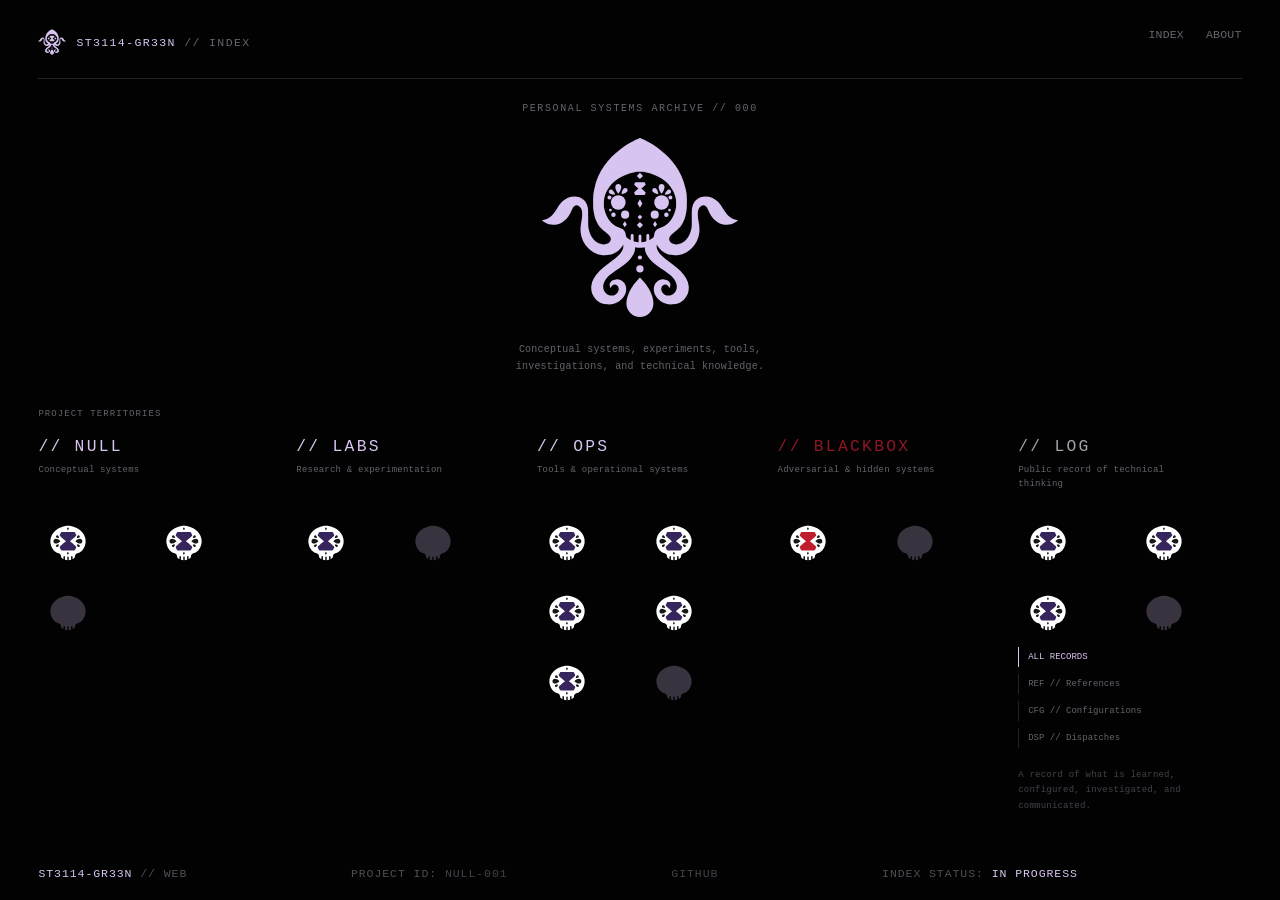
==== index.html @ 4cc3796b "General tweaks + added links" ====
<!doctype html>
<html lang="en">
<head>
<meta charset="utf-8">
<meta name="viewport" content="width=device-width, initial-scale=1">
<meta name="theme-color" content="#020202">
<title>ST3114-GR33N // INDEX</title>
<link rel="icon" href="favicon/favicon_dark.svg" media="(prefers-color-scheme: dark)">
<link rel="icon" href="favicon/favicon_light.svg" media="(prefers-color-scheme: light)">
<link rel="stylesheet" href="style.css">
</head>
<body>
<div class="shell">
  <header class="topbar">
    <div class="brand-wrap">
      <img class="brand-icon" src="./assets/ST33114-GR33N_Icon.svg" alt="" aria-hidden="true">
      <div class="brand">ST3114-GR33N <span>// INDEX</span></div>
    </div>
    <nav class="topmeta" aria-label="Main links">
      <a href="#index">INDEX</a>
      <a href="#about" id="aboutLink">ABOUT</a>
      <!--<a href="mailto:hello@example.com" title="Replace with your contact address">CONTACT</a>-->
    </nav>
  </header>

  <section class="intro" id="about">
    <div class="eyebrow">Personal systems archive // 000</div>
    <div class="intro-banner">
      <img src="./assets/ST3114-GR33N_Web.svg" alt="ST3114-GR33N">
    </div>
    <div class="intro-note">Conceptual systems, experiments, tools, investigations, and technical knowledge.</div>
  </section>

  <div class="index-label" id="index">
    <span>PROJECT TERRITORIES</span>
    <span></span>
  </div>

  <main class="territories" aria-label="Project territories">
    <section class="territory" data-territory="NULL">
      <div class="territory-head"><div class="territory-name"><span class="territory-name-accent">// NULL</span></div><div class="territory-desc">Conceptual systems</div></div>
      <div class="territory-rule"></div>
      <div class="artifacts">
        <button class="artifact" data-id="NULL-001" aria-label="Inspect NULL-001 Maya Long Count" aria-expanded="false">
          <img src="./assets/skulls/skull_prototype.svg" alt="skull_prototype">
        </button>
        <button class="artifact" data-id="NULL-002" aria-label="Inspect NULL-002 Mexica Calendar" aria-expanded="false">
          <img src="./assets/skulls/skull_prototype.svg" alt="skull_prototype">
        </button>
        <button class="artifact-placeholder" data-id="###-PLH" aria-label="Placeholder" aria-expanded="false">
          <img src="./assets/skulls/skull_base.svg" alt="skull_prototype">
        </button>
      </div>
    </section>

    <section class="territory" data-territory="LABS">
      <div class="territory-head"><div class="territory-name"><span class="territory-name-accent">// LABS</span></div><div class="territory-desc">Research &amp; experimentation</div></div>
      <div class="territory-rule"></div>
      <div class="artifacts">
        <button class="artifact" data-id="LAB-001" aria-label="Inspect LAB-001 NixOS Homelab" aria-expanded="false">
          <img src="./assets/skulls/skull_prototype.svg" alt="skull_prototype">
        </button>
        <button class="artifact-placeholder" data-id="###-PLH" aria-label="Placeholder" aria-expanded="false">
          <img src="./assets/skulls/skull_base.svg" alt="skull_prototype">
        </button>
      </div>
    </section>

    <section class="territory" data-territory="OPS">
      <div class="territory-head"><div class="territory-name"><span class="territory-name-accent">// OPS</span></div><div class="territory-desc">Tools &amp; operational systems</div></div>
      <div class="territory-rule"></div>
      <div class="artifacts">
        <button class="artifact" data-id="OPS-001" aria-label="Inspect OPS-001 Network Analyzer" aria-expanded="false">
          <img src="./assets/skulls/skull_prototype.svg" alt="skull_prototype">
        </button>
        <button class="artifact" data-id="OPS-002" aria-label="Inspect OPS-002 Electronic Badge" aria-expanded="false">
          <img src="./assets/skulls/skull_prototype.svg" alt="skull_prototype">
        </button>
        <button class="artifact" data-id="OPS-003" aria-label="Inspect OPS-003 Agent Buddy" aria-expanded="false">
          <img src="./assets/skulls/skull_prototype.svg" alt="skull_prototype">
        </button>
        <button class="artifact" data-id="OPS-004" aria-label="Inspect OPS-004 Tamagotchi Lock Screen" aria-expanded="false">
          <img src="./assets/skulls/skull_prototype.svg" alt="skull_prototype">
        </button>
        <button class="artifact" data-id="OPS-005" aria-label="Inspect OPS-005 Project Vault Skill" aria-expanded="false">
          <img src="./assets/skulls/skull_prototype.svg" alt="skull_prototype">
        </button>
        <button class="artifact-placeholder" data-id="###-PLH" aria-label="Placeholder" aria-expanded="false">
          <img src="./assets/skulls/skull_base.svg" alt="skull_prototype">
        </button>
      </div>
    </section>

    <section class="territory" data-territory="BLACKBOX">
      <div class="territory-head"><div class="territory-name"><span class="territory-name-BBX">// BLACKBOX</span></div><div class="territory-desc">Adversarial &amp; hidden systems</div></div>
      <div class="territory-rule"></div>
      <div class="artifacts">
        <button class="artifact" data-id="BBX-001" aria-label="Inspect BBX-001 Sombra" aria-expanded="false">
          <img src="./assets/skulls/skull_prototype_bbx.svg" alt="skull_prototype">
        </button>
        <button class="artifact-placeholder" data-id="###-PLH" aria-label="Placeholder" aria-expanded="false">
          <img src="./assets/skulls/skull_base.svg" alt="skull_prototype">
        </button>
      </div>
    </section>

    <section class="territory" data-territory="LOG">
      <div class="territory-head"><div class="territory-name">// LOG</div><div class="territory-desc">Public record of technical thinking</div></div>
      <div class="territory-rule"></div>
      <div class="artifacts">
        <button class="artifact" data-id="REF-001" aria-label="Inspect REF-001 Git Recovery Commands" aria-expanded="false">
          <img src="./assets/skulls/skull_prototype.svg" alt="skull_prototype">
        </button>
        <button class="artifact" data-id="CFG-001" aria-label="Inspect CFG-001 Linux Shell Environment" aria-expanded="false">
          <img src="./assets/skulls/skull_prototype.svg" alt="skull_prototype">
        </button>
        <button class="artifact" data-id="DSP-001" aria-label="Inspect DSP-001 AI Beyond the Hype" aria-expanded="false">
          <img src="./assets/skulls/skull_prototype.svg" alt="skull_prototype">
        </button>
        <button class="artifact-placeholder" data-id="###-PLH" aria-label="Placeholder" aria-expanded="false">
          <img src="./assets/skulls/skull_base.svg" alt="skull_prototype">
        </button>
      </div>
      <div class="log-subnav" aria-label="LOG content filters">
        <button class="log-filter active" data-filter="ALL">ALL RECORDS</button>
        <button class="log-filter" data-filter="REF">REF // References</button>
        <button class="log-filter" data-filter="CFG">CFG // Configurations</button>
        <button class="log-filter" data-filter="DSP">DSP // Dispatches</button>
      </div>
      <div class="log-note">A record of what is learned, configured, investigated, and communicated.</div>
    </section>
  </main>

  <footer class="footer">
    <span><span class="accent">ST3114-GR33N</span> // WEB</span>
    <span>PROJECT ID: <a href="https://github.com/st311a-gr33n/NULL-001_Maya-Long-Count">NULL-001</a></span>
    <a href="https://github.com/st311a-gr33n" target="_blank" rel="noopener noreferrer">GITHUB</a>
    <span>INDEX STATUS: <span class="accent">IN PROGRESS</span></span>
    <span></span>
  </footer>
</div>

<div class="record" id="record" role="tooltip" aria-hidden="true">
  <div class="record-top"><span id="recordCode">PROJECT RECORD</span><span id="recordType">CR-01</span></div>
  <h2 id="recordTitle">Artifact title</h2>
  <p id="recordDescription">Artifact description.</p>
  <div class="record-bottom"><span id="recordCategory">TERRITORY / NULL</span><span class="status" id="recordStatus">IN PROGRESS</span></div>
</div>

<div class="detail" id="detail" role="dialog" aria-modal="true" aria-labelledby="detailTitle">
  <div class="detail-card">
    <button class="detail-close" id="detailClose" aria-label="Close project record">ESC / CLOSE ×</button>
    <div class="eyebrow" id="detailType">PROJECT RECORD</div>
    <div class="detail-id" id="detailId">NULL-001</div>
    <h2 id="detailTitle">Maya Long Count</h2>
    <p id="detailDescription">A digital instrument for exploring the arithmetic and temporal structure of the Maya Long Count.</p>
    <div class="detail-meta"><span id="detailCategory">NULL / CONCEPTUAL SYSTEMS</span><span id="detailStatus">PROTOTYPE</span><span id="detailAction">PROJECT PAGE / NOT LINKED YET</span></div>
    <!-- <div class="hint">PROTOTYPE NOTE: replace placeholder records and connect each artifact to its destination.</div> -->
  </div>
</div>

<script src="script.js"></script>
</body>
</html>
---- style.css ----
:root {
    --bg: #020202;
    --surface: #080808;
    --surface-2: #101010;
    --text: #d9d7dc;
    --muted: #66636c;
    --dim: #29272d;
    --line: #242228;
    --accent: #d8c4f1;
    --red: #bf1e2d;
    --mono: ui-monospace, SFMono-Regular, Menlo, Monaco, Consolas, "Liberation Mono", monospace;
    --sans: Inter, ui-sans-serif, system-ui, -apple-system, BlinkMacSystemFont, "Segoe UI", sans-serif;
  }
  * { box-sizing: border-box; }
  html { background: var(--bg); color-scheme: dark; }
  body {
    margin: 0; min-height: 100vh; background: var(--bg); color: var(--text);
    font-family: var(--mono); font-size: 14px; letter-spacing: .015em;
  }
  button, input { font: inherit; }
  button { color: inherit; }
  .shell { min-height: 100vh; display: flex; flex-direction: column; padding: 28px clamp(18px, 3vw, 48px) 20px; }
  .topbar { display: flex; align-items: flex-start; justify-content: space-between; gap: 24px; padding-bottom: 22px; border-bottom: 1px solid var(--line); }
  .brand-wrap { display: flex; align-items: center; gap: 10px; }
  .brand { color: var(--accent); font-size: .72rem; letter-spacing: .12em; }
  .brand span { color: var(--muted); }
  .brand-icon { width: 28px; height: 28px; flex: none; display: block; }
  .topmeta { display: flex; gap: 22px; color: var(--muted); font-size: .72rem; text-align: right; }
  .topmeta a { color: inherit; text-decoration: none; }
  .topmeta a:hover, .topmeta a:focus-visible { color: var(--accent); }
  .intro { display: flex; flex-direction: column; align-items: center; gap: 24px; padding: 24px 0 26px; text-align: center; }
  .intro > .eyebrow { margin-bottom: 0; }
  .intro-banner { width: 100%; display: flex; justify-content: center; }
  .intro-banner img { width: 100%; height: clamp(100px, 14vw, 180px); object-fit: contain; display: block; }
  .eyebrow { color: var(--muted); text-transform: uppercase; font-size: 10px; letter-spacing: .16em; margin-bottom: 10px; }
  h1 { margin: 0; font-weight: 400; font-size: clamp(20px, 2.6vw, 32px); letter-spacing: -.06em; line-height: 1.1; }
  .intro-note { max-width: 330px; color: var(--muted); line-height: 1.7; font-size: 10px; }
  .index-label { display: flex; justify-content: space-between; color: var(--muted); font-size: 9px; letter-spacing: .12em; padding: 8px 0 2px; }
  .territories { display: grid; grid-template-columns: repeat(5, minmax(0, 1fr)); flex: 1; }
  .territory { min-width: 0; padding: 16px clamp(8px, 1.35vw, 20px) 24px; position: relative; transition: background .2s ease; }
  .territory:first-child { padding-left: 0; }
  .territory:last-child { padding-right: 0; }
  .territory-head { display: flex; flex-direction: column; gap: 8px; min-height: 64px; }
  .territory-name { color: #a5a1ab; font-size: clamp(0.92rem, 1.5vw, 1.02rem); letter-spacing: .14em; }
  .territory-name-accent { color: var(--accent);}
  .territory-name-BBX { color: var(--red); opacity: .75;}
  .territory-desc { color: var(--muted); font-size: 9px; line-height: 1.5; max-width: 180px; }
  .territory-rule { height: 0; margin: 8px 0 12px; }
  .artifacts {
    display: grid;
    grid-template-columns: repeat(2, minmax(0, 1fr));
    align-content: start;
    justify-items: start;
    gap: 10px 8px;
  }
  .artifact {
    position: relative; display: flex; align-items: center; justify-content: center;
    width: clamp(48px, 5.2vw, 60px); aspect-ratio: 1; padding: 8px; border: 1px solid transparent;
    background: transparent; cursor: pointer; color: var(--dim); border-radius: 2px;
    transition: color .18s ease, border-color .18s ease, background .18s ease, transform .18s ease;
  }
  .artifact svg { width: 100%; height: 100%; display: block; overflow: visible; }
  .artifact img { width: 100%; height: 100%; display: block; overflow: visible; }
  .artifact:hover, .artifact:focus-visible, .artifact[aria-expanded="true"] {
    color: var(--accent); border-color: #4a4054; background: #0a080d; outline: none;
  }
  .artifact:hover { transform: translateY(-2px); }
  .artifact:focus-visible { box-shadow: 0 0 0 1px var(--accent); }
  .artifact .teeth, .artifact .ornament { stroke: currentColor; }
  .artifact .bone { fill: currentColor; }
  .artifact .cutout { fill: var(--bg); }
  .artifact-label { display: none; }
  .artifact-placeholder {
    position: relative; display: flex; align-items: center; justify-content: center;
    width: clamp(48px, 5.2vw, 60px); aspect-ratio: 1; padding: 8px; border: 1px solid transparent;
    background: transparent; cursor: pointer; color: var(--dim); border-radius: 2px;
    transition: color .18s ease, border-color .18s ease, background .18s ease, transform .18s ease;
  }
  .artifact-placeholder img { width: 100%; height: 100%; display: block; overflow: visible; opacity: .25;}
  .record {
    position: fixed; z-index: 10; width: min(310px, calc(100vw - 32px)); padding: 16px 17px 15px;
    background: #08070a; border: 1px solid #51475d; box-shadow: 0 12px 40px #000b;
    pointer-events: none; opacity: 0; transform: translateY(4px); transition: opacity .12s ease, transform .12s ease;
  }
  .record.visible { opacity: 1; transform: translateY(0); }
  .record-top { display: flex; justify-content: space-between; gap: 12px; color: var(--accent); font-size: 9px; letter-spacing: .13em; margin-bottom: 12px; }
  .record h2 { margin: 0 0 8px; font: 400 17px/1.2 var(--sans); letter-spacing: -.035em; color: #f0edf3; }
  .record p { margin: 0; color: #9c97a3; font: 11px/1.65 var(--sans); }
  .record-bottom { margin-top: 15px; padding-top: 10px; border-top: 1px solid var(--line); display: flex; justify-content: space-between; gap: 12px; color: var(--muted); font-size: 9px; }
  .record-bottom .status { color: var(--accent); }
  .log-subnav { margin-top: 4px; display: flex; flex-direction: column; gap: 7px; }
  .log-filter { text-align: left; border: 0; border-left: 1px solid var(--line); padding: 5px 0 5px 9px; background: transparent; color: var(--muted); font-size: 9px; cursor: pointer; }
  .log-filter:hover, .log-filter:focus-visible, .log-filter.active { color: var(--accent); border-left-color: var(--accent); outline: none; }
  .log-note { margin-top: 20px; color: #45414a; font-size: 9px; line-height: 1.7; max-width: 170px; }
  .footer { display: flex; justify-content: space-between; gap: 20px; padding-top: 14px; color: #514d56; font-size: 0.72rem; letter-spacing: .08em; }
  .footer .accent { color: var(--accent); }
  .footer a { text-decoration: none; color: #45414a;}
  .footer a:hover { color: var(--accent);}
  .detail {
    position: fixed; inset: 0; z-index: 20; display: none; align-items: center; justify-content: center;
    padding: 20px; background: #000c; backdrop-filter: blur(5px);
  }
  .detail.open { display: flex; }
  .detail-card { width: min(520px, 100%); border: 1px solid #49414f; background: #070608; padding: clamp(22px, 4vw, 38px); position: relative; }
  .detail-close { position: absolute; right: 15px; top: 13px; border: 0; background: none; color: var(--muted); cursor: pointer; font-size: 10px; }
  .detail-close:hover, .detail-close:focus-visible { color: var(--accent); }
  .detail-id { color: var(--accent); font-size: 10px; letter-spacing: .14em; margin: 8px 0 18px; }
  .detail-card h2 { font: 400 clamp(24px, 5vw, 38px)/1.1 var(--sans); letter-spacing: -.055em; margin: 0 0 14px; }
  .detail-card p { color: #a19ba7; font: 13px/1.8 var(--sans); max-width: 58ch; }
  .detail-meta { display: flex; flex-wrap: wrap; gap: 8px 18px; margin-top: 24px; padding-top: 14px; color: var(--muted); font-size: 9px; }
  .detail-meta span:first-child { color: var(--accent); }
  .detail-meta a { color: var(--accent); text-decoration: none; border-bottom: 1px solid #4a4054; }
  .detail-meta a:hover, .detail-meta a:focus-visible { color: var(--text); border-bottom-color: var(--accent); outline: none; }
  .hint { color: #4a4650; font-size: 9px; margin-top: 22px; }
  @media (max-width: 900px) {
    .territories { grid-template-columns: repeat(3, minmax(0, 1fr)); }
    .territory { min-height: 220px; }
    .territory:nth-child(4) { padding-left: 0; }
  }
  @media (max-width: 560px) {
    .shell { padding: 18px 16px 14px; }
    .topbar { padding-bottom: 16px; }
    .topmeta { gap: 10px; }
    .intro { padding: 20px 0; }
    .intro-note { max-width: 100%; }
    .territories { grid-template-columns: repeat(2, minmax(0, 1fr)); }
    .territory, .territory:first-child, .territory:nth-child(4) { padding: 15px 12px 22px; }
    .territory:nth-child(odd) { padding-left: 0; }
    .territory:nth-child(even) { padding-right: 0; }
    .territory:nth-child(5) { grid-column: 1 / -1; padding-left: 0; }
    .artifacts { grid-template-columns: repeat(3, minmax(0, 1fr)); max-width: 250px; }
    .artifact { width: 62px; }
    .footer { flex-direction: column; gap: 8px; }
  }
  @media (prefers-reduced-motion: reduce) {
    *, *::before, *::after { transition-duration: .01ms !important; scroll-behavior: auto !important; }
  }
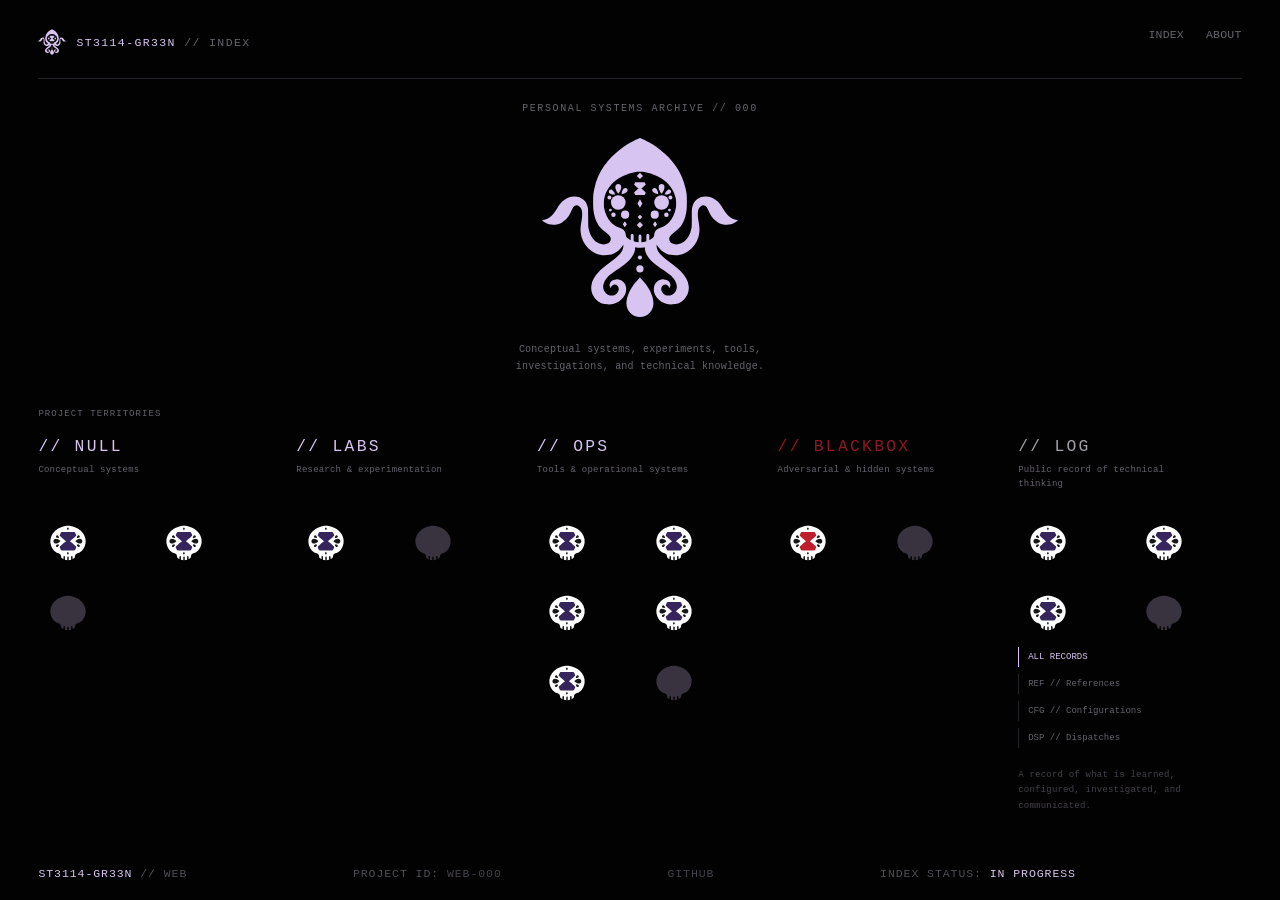
==== commit a2c14149: "Added link to website repo on github" ====
--- a/index.html
+++ b/index.html
@@ -133,7 +133,7 @@
 
   <footer class="footer">
     <span><span class="accent">ST3114-GR33N</span> // WEB</span>
-    <span>PROJECT ID: <a href="https://github.com/st311a-gr33n/NULL-001_Maya-Long-Count">NULL-001</a></span>
+    <span>PROJECT ID: <a href="https://github.com/st311a-gr33n/WEB-000_Index">WEB-000</a></span>
     <a href="https://github.com/st311a-gr33n" target="_blank" rel="noopener noreferrer">GITHUB</a>
     <span>INDEX STATUS: <span class="accent">IN PROGRESS</span></span>
     <span></span>
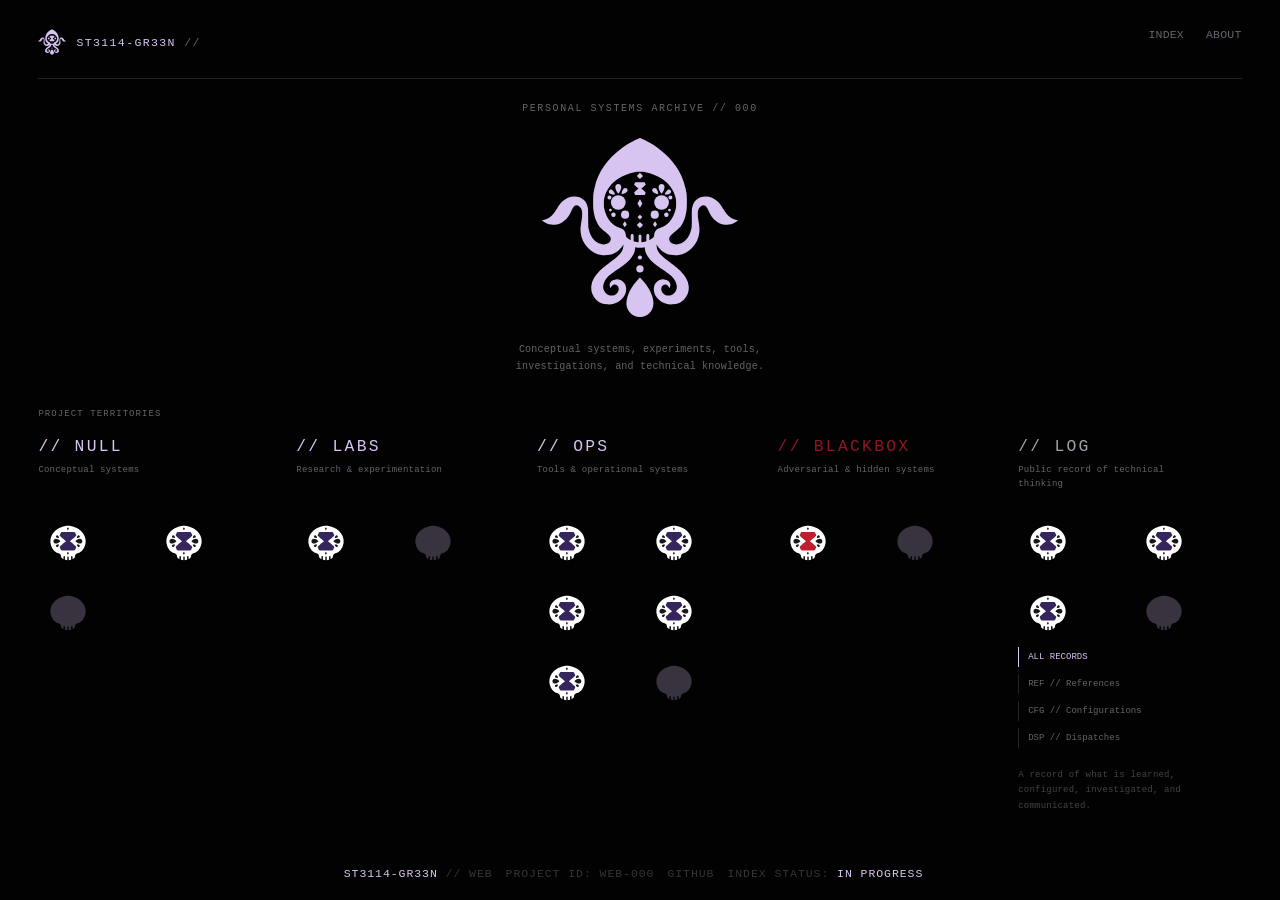
==== commit 18b58ca7: "Updated navbar, footer and about section" ====
--- a/index.html
+++ b/index.html
@@ -14,7 +14,7 @@
   <header class="topbar">
     <div class="brand-wrap">
       <img class="brand-icon" src="./assets/ST33114-GR33N_Icon.svg" alt="" aria-hidden="true">
-      <div class="brand">ST3114-GR33N <span>// INDEX</span></div>
+      <div class="brand">ST3114-GR33N <span>//</span></div>
     </div>
     <nav class="topmeta" aria-label="Main links">
       <a href="#index">INDEX</a>
--- a/style.css
+++ b/style.css
@@ -92,9 +92,9 @@
   .log-filter { text-align: left; border: 0; border-left: 1px solid var(--line); padding: 5px 0 5px 9px; background: transparent; color: var(--muted); font-size: 9px; cursor: pointer; }
   .log-filter:hover, .log-filter:focus-visible, .log-filter.active { color: var(--accent); border-left-color: var(--accent); outline: none; }
   .log-note { margin-top: 20px; color: #45414a; font-size: 9px; line-height: 1.7; max-width: 170px; }
-  .footer { display: flex; justify-content: space-between; gap: 20px; padding-top: 14px; color: #514d56; font-size: 0.72rem; letter-spacing: .08em; }
+  .footer { display: flex; justify-content: center; bottom: 24px; gap: 13px; padding-top: 14px; color: #353535; font-size: 0.72rem; letter-spacing: .08em; }
   .footer .accent { color: var(--accent); }
-  .footer a { text-decoration: none; color: #45414a;}
+  .footer a { text-decoration: none; color: #353535;}
   .footer a:hover { color: var(--accent);}
   .detail {
     position: fixed; inset: 0; z-index: 20; display: none; align-items: center; justify-content: center;
@@ -130,6 +130,7 @@
     .territory:nth-child(5) { grid-column: 1 / -1; padding-left: 0; }
     .artifacts { grid-template-columns: repeat(3, minmax(0, 1fr)); max-width: 250px; }
     .artifact { width: 62px; }
+    .artifact-placeholder { width: 62px; }
     .footer { flex-direction: column; gap: 8px; }
   }
   @media (prefers-reduced-motion: reduce) {
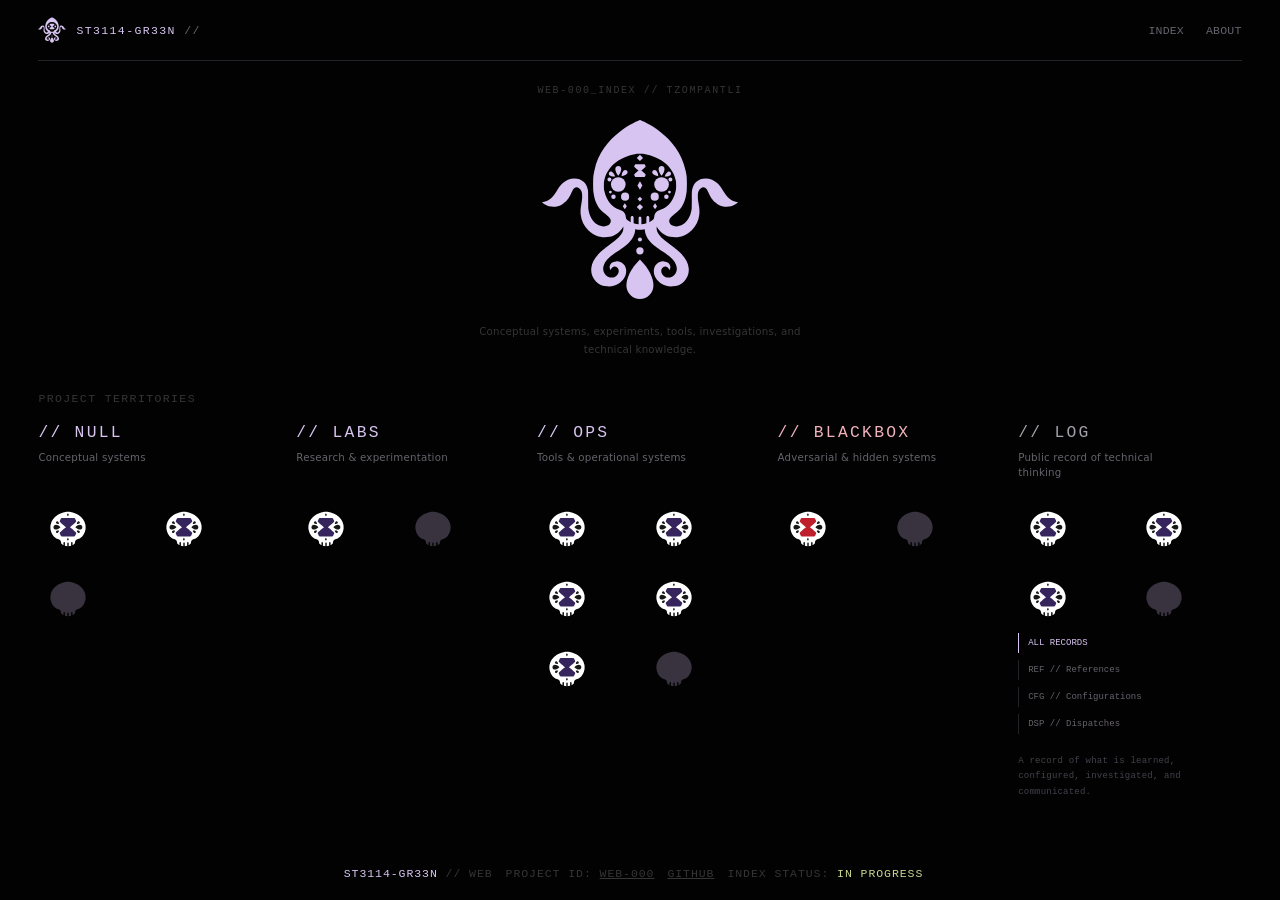
==== commit b2cbf54c: "Updated index content and style + added first log note" ====
--- a/index.html
+++ b/index.html
@@ -24,7 +24,7 @@
   </header>
 
   <section class="intro" id="about">
-    <div class="eyebrow">Personal systems archive // 000</div>
+    <div class="eyebrow">WEB-000_Index // TZOMPANTLI</div>
     <div class="intro-banner">
       <img src="./assets/ST3114-GR33N_Web.svg" alt="ST3114-GR33N">
     </div>
@@ -108,7 +108,7 @@
       <div class="territory-head"><div class="territory-name">// LOG</div><div class="territory-desc">Public record of technical thinking</div></div>
       <div class="territory-rule"></div>
       <div class="artifacts">
-        <button class="artifact" data-id="REF-001" aria-label="Inspect REF-001 Git Recovery Commands" aria-expanded="false">
+        <button class="artifact" data-id="REF-001" aria-label="Inspect REF-001 Git Remotes and Branches" aria-expanded="false">
           <img src="./assets/skulls/skull_prototype.svg" alt="skull_prototype">
         </button>
         <button class="artifact" data-id="CFG-001" aria-label="Inspect CFG-001 Linux Shell Environment" aria-expanded="false">
@@ -135,7 +135,7 @@
     <span><span class="accent">ST3114-GR33N</span> // WEB</span>
     <span>PROJECT ID: <a href="https://github.com/st311a-gr33n/WEB-000_Index">WEB-000</a></span>
     <a href="https://github.com/st311a-gr33n" target="_blank" rel="noopener noreferrer">GITHUB</a>
-    <span>INDEX STATUS: <span class="accent">IN PROGRESS</span></span>
+    <span>INDEX STATUS: <span class="progress-accent">IN PROGRESS</span></span>
     <span></span>
   </footer>
 </div>
@@ -150,10 +150,22 @@
 <div class="detail" id="detail" role="dialog" aria-modal="true" aria-labelledby="detailTitle">
   <div class="detail-card">
     <button class="detail-close" id="detailClose" aria-label="Close project record">ESC / CLOSE ×</button>
-    <div class="eyebrow" id="detailType">PROJECT RECORD</div>
-    <div class="detail-id" id="detailId">NULL-001</div>
-    <h2 id="detailTitle">Maya Long Count</h2>
-    <p id="detailDescription">A digital instrument for exploring the arithmetic and temporal structure of the Maya Long Count.</p>
+    <div class="detail-head">
+      <div class="detail-heading">
+        <div class="eyebrow" id="detailType">PROJECT RECORD</div>
+        <div class="detail-id" id="detailId">NULL-001</div>
+        <h2 id="detailTitle">Maya Long Count</h2>
+      </div>
+      <figure class="detail-skull" id="detailSkull">
+        <img id="detailSkullImg" src="./assets/skulls/skull_prototype.svg" alt="">
+      </figure>
+    </div>
+    <p class="detail-lead" id="detailDescription">A digital instrument for exploring the arithmetic and temporal structure of the Maya Long Count.</p>
+    <div class="detail-extended" id="detailExtended"></div>
+    <figure class="detail-image" id="detailImage" hidden>
+      <img id="detailImageImg" alt="">
+      <figcaption id="detailImageCaption"></figcaption>
+    </figure>
     <div class="detail-meta"><span id="detailCategory">NULL / CONCEPTUAL SYSTEMS</span><span id="detailStatus">PROTOTYPE</span><span id="detailAction">PROJECT PAGE / NOT LINKED YET</span></div>
     <!-- <div class="hint">PROTOTYPE NOTE: replace placeholder records and connect each artifact to its destination.</div> -->
   </div>
--- a/style.css
+++ b/style.css
@@ -7,45 +7,182 @@
     --dim: #29272d;
     --line: #242228;
     --accent: #d8c4f1;
-    --red: #bf1e2d;
+    --red: #f2b2bd;
+    --blue: #83d4e5;
+    --green-progress: #c6d68f;
     --mono: ui-monospace, SFMono-Regular, Menlo, Monaco, Consolas, "Liberation Mono", monospace;
     --sans: Inter, ui-sans-serif, system-ui, -apple-system, BlinkMacSystemFont, "Segoe UI", sans-serif;
   }
-  * { box-sizing: border-box; }
-  html { background: var(--bg); color-scheme: dark; }
+  * { 
+    box-sizing: border-box; 
+  }
+  html {
+    background: var(--bg);
+    color-scheme: dark;
+  }
   body {
-    margin: 0; min-height: 100vh; background: var(--bg); color: var(--text);
-    font-family: var(--mono); font-size: 14px; letter-spacing: .015em;
-  }
-  button, input { font: inherit; }
-  button { color: inherit; }
-  .shell { min-height: 100vh; display: flex; flex-direction: column; padding: 28px clamp(18px, 3vw, 48px) 20px; }
-  .topbar { display: flex; align-items: flex-start; justify-content: space-between; gap: 24px; padding-bottom: 22px; border-bottom: 1px solid var(--line); }
-  .brand-wrap { display: flex; align-items: center; gap: 10px; }
-  .brand { color: var(--accent); font-size: .72rem; letter-spacing: .12em; }
-  .brand span { color: var(--muted); }
-  .brand-icon { width: 28px; height: 28px; flex: none; display: block; }
-  .topmeta { display: flex; gap: 22px; color: var(--muted); font-size: .72rem; text-align: right; }
-  .topmeta a { color: inherit; text-decoration: none; }
-  .topmeta a:hover, .topmeta a:focus-visible { color: var(--accent); }
-  .intro { display: flex; flex-direction: column; align-items: center; gap: 24px; padding: 24px 0 26px; text-align: center; }
-  .intro > .eyebrow { margin-bottom: 0; }
-  .intro-banner { width: 100%; display: flex; justify-content: center; }
-  .intro-banner img { width: 100%; height: clamp(100px, 14vw, 180px); object-fit: contain; display: block; }
-  .eyebrow { color: var(--muted); text-transform: uppercase; font-size: 10px; letter-spacing: .16em; margin-bottom: 10px; }
-  h1 { margin: 0; font-weight: 400; font-size: clamp(20px, 2.6vw, 32px); letter-spacing: -.06em; line-height: 1.1; }
-  .intro-note { max-width: 330px; color: var(--muted); line-height: 1.7; font-size: 10px; }
-  .index-label { display: flex; justify-content: space-between; color: var(--muted); font-size: 9px; letter-spacing: .12em; padding: 8px 0 2px; }
-  .territories { display: grid; grid-template-columns: repeat(5, minmax(0, 1fr)); flex: 1; }
-  .territory { min-width: 0; padding: 16px clamp(8px, 1.35vw, 20px) 24px; position: relative; transition: background .2s ease; }
-  .territory:first-child { padding-left: 0; }
-  .territory:last-child { padding-right: 0; }
-  .territory-head { display: flex; flex-direction: column; gap: 8px; min-height: 64px; }
-  .territory-name { color: #a5a1ab; font-size: clamp(0.92rem, 1.5vw, 1.02rem); letter-spacing: .14em; }
-  .territory-name-accent { color: var(--accent);}
-  .territory-name-BBX { color: var(--red); opacity: .75;}
-  .territory-desc { color: var(--muted); font-size: 9px; line-height: 1.5; max-width: 180px; }
-  .territory-rule { height: 0; margin: 8px 0 12px; }
+    margin: 0;
+    min-height: 100vh;
+    background: var(--bg);
+    color: var(--text);
+    font-family: var(--mono);
+    font-size: 14px;
+    letter-spacing: .015em;
+  }
+  button, input {
+    font: inherit;
+  }
+  button {
+    color: inherit;
+  }
+  .shell {
+    min-height: 100vh;
+    display: flex;
+    flex-direction: column;
+    padding: 16px clamp(18px, 3vw, 48px) 20px;
+  }
+  /* Navbar */
+  .topbar {
+    display: flex;
+    align-items: center;
+    justify-content: space-between;
+    gap: 24px;
+    padding-bottom: 16px;
+    border-bottom: 1px solid var(--line);
+  }
+  .brand-wrap {
+    display: flex;
+    align-items: center;
+    gap: 10px;
+  }
+  .brand {
+    color: var(--accent);
+    font-size: .72rem;
+    letter-spacing: .12em;
+  }
+  .brand span {
+    color: var(--muted);
+  }
+  .brand-icon {
+    width: 28px;
+    height: 28px;
+    flex: none;
+    display: block;
+  }
+  .topmeta {
+    display: flex;
+    gap: 22px;
+    color: var(--muted);
+    font-size: .72rem;
+    text-align: right;
+    align-self: center;
+  }
+  .topmeta a {
+    color: inherit;
+    text-decoration: none;
+  }
+  .topmeta a:hover, .topmeta a:focus-visible {
+    color: var(--accent);
+  }
+  /* Intro // Index */
+  .intro {
+    display: flex;
+    flex-direction: column;
+    align-items: center;
+    gap: 24px;
+    padding: 24px 0 26px;
+    text-align: center;
+  }
+  .intro > .eyebrow {
+    margin-bottom: 0;
+  }
+  .intro-banner {
+    width: 100%;
+    display: flex;
+    justify-content: center;
+  }
+  .intro-banner img {
+    width: 100%;
+    height: clamp(120px, 14vw, 200px);
+    object-fit: contain;
+    display: block;
+  }
+  .eyebrow {
+    color: #353535;
+    text-transform: uppercase;
+    font-size: 10px;
+    letter-spacing: .16em;
+    margin-bottom: 10px;
+  }
+  h1 {
+    margin: 0;
+    font-weight: 400;
+    font-size: clamp(20px, 2.6vw, 32px);
+    letter-spacing: -.06em;
+    line-height: 1.1;
+  }
+  .intro-note {
+    max-width: 330px;
+    color: #353535;
+    line-height: 1.7;
+    font-size: 0.64rem;
+    font-family: var(--sans);
+  }
+  .index-label {
+    display: flex;
+    justify-content: space-between;
+    color: #353535;
+    font-size: 0.72rem;
+    letter-spacing: .12em;
+    padding: 8px 0 2px;
+  }
+  /* Portfolio // Territories */
+  .territories {
+    display: grid;
+    grid-template-columns: repeat(5, minmax(0, 1fr));
+    flex: 1;
+  }
+  .territory {
+    min-width: 0;
+    padding: 16px clamp(8px, 1.35vw, 20px) 24px;
+    position: relative;
+    transition: background .2s ease;
+  }
+  .territory:first-child {
+    padding-left: 0;
+  }
+  .territory:last-child {
+    padding-right: 0;
+  }
+  .territory-head {
+    display: flex;
+    flex-direction: column;
+    gap: 8px;
+    min-height: 64px;
+  }
+  .territory-name {
+    color: #a5a1ab;
+    font-size: clamp(0.92rem, 1.5vw, 1.02rem);
+    letter-spacing: .14em;
+  }
+  .territory-name-accent {
+    color: var(--accent);
+  }
+  .territory-name-BBX {
+    color: var(--red);
+  }
+  .territory-desc {
+    color: var(--muted);
+    font-size: 0.64rem;
+    line-height: 1.5;
+    max-width: 180px;
+    font-family: var(--sans);
+  }
+  .territory-rule {
+    height: 0;
+    margin: 8px 0 12px;
+  }
+  /* Projects // Artifacts */
   .artifacts {
     display: grid;
     grid-template-columns: repeat(2, minmax(0, 1fr));
@@ -54,68 +191,324 @@
     gap: 10px 8px;
   }
   .artifact {
-    position: relative; display: flex; align-items: center; justify-content: center;
-    width: clamp(48px, 5.2vw, 60px); aspect-ratio: 1; padding: 8px; border: 1px solid transparent;
-    background: transparent; cursor: pointer; color: var(--dim); border-radius: 2px;
+    position: relative;
+    display: flex;
+    align-items: center;
+    justify-content: center;
+    width: clamp(48px, 5.2vw, 60px);
+    aspect-ratio: 1;
+    padding: 8px;
+    border: 1px solid transparent;
+    background: transparent;
+    cursor: pointer;
+    color: var(--dim);
+    border-radius: 2px;
     transition: color .18s ease, border-color .18s ease, background .18s ease, transform .18s ease;
   }
-  .artifact svg { width: 100%; height: 100%; display: block; overflow: visible; }
-  .artifact img { width: 100%; height: 100%; display: block; overflow: visible; }
+  .artifact svg {
+    width: 100%;
+    height: 100%;
+    display: block;
+    overflow: visible;
+  }
+  .artifact img {
+    width: 100%;
+    height: 100%;
+    display: block;
+    overflow: visible;
+  }
   .artifact:hover, .artifact:focus-visible, .artifact[aria-expanded="true"] {
-    color: var(--accent); border-color: #4a4054; background: #0a080d; outline: none;
-  }
-  .artifact:hover { transform: translateY(-2px); }
-  .artifact:focus-visible { box-shadow: 0 0 0 1px var(--accent); }
-  .artifact .teeth, .artifact .ornament { stroke: currentColor; }
-  .artifact .bone { fill: currentColor; }
-  .artifact .cutout { fill: var(--bg); }
-  .artifact-label { display: none; }
+    color: var(--accent);
+    border-color: #4a4054;
+    background: #0a080d;
+    outline: none;
+  }
+  .artifact:hover {
+    transform: translateY(-2px);
+  }
+  .artifact:focus-visible {
+    box-shadow: 0 0 0 1px var(--accent);
+  }
+  .artifact .teeth, .artifact .ornament {
+    stroke: currentColor;
+  }
+  .artifact .bone {
+    fill: currentColor;
+  }
+  .artifact .cutout {
+    fill: var(--bg);
+  }
+  .artifact-label {
+    display: none;
+  }
   .artifact-placeholder {
-    position: relative; display: flex; align-items: center; justify-content: center;
-    width: clamp(48px, 5.2vw, 60px); aspect-ratio: 1; padding: 8px; border: 1px solid transparent;
-    background: transparent; cursor: pointer; color: var(--dim); border-radius: 2px;
+    position: relative;
+    display: flex;
+    align-items: center;
+    justify-content: center;
+    width: clamp(48px, 5.2vw, 60px);
+    aspect-ratio: 1;
+    padding: 8px;
+    border: 1px solid transparent;
+    background: transparent;
+    cursor: pointer;
+    color: var(--dim);
+    border-radius: 2px;
     transition: color .18s ease, border-color .18s ease, background .18s ease, transform .18s ease;
   }
-  .artifact-placeholder img { width: 100%; height: 100%; display: block; overflow: visible; opacity: .25;}
+  .artifact-placeholder img {
+    width: 100%;
+    height: 100%;
+    display: block;
+    overflow: visible; opacity: .25;
+  }
+  /* Project Description // Records */
   .record {
-    position: fixed; z-index: 10; width: min(310px, calc(100vw - 32px)); padding: 16px 17px 15px;
-    background: #08070a; border: 1px solid #51475d; box-shadow: 0 12px 40px #000b;
-    pointer-events: none; opacity: 0; transform: translateY(4px); transition: opacity .12s ease, transform .12s ease;
-  }
-  .record.visible { opacity: 1; transform: translateY(0); }
-  .record-top { display: flex; justify-content: space-between; gap: 12px; color: var(--accent); font-size: 9px; letter-spacing: .13em; margin-bottom: 12px; }
-  .record h2 { margin: 0 0 8px; font: 400 17px/1.2 var(--sans); letter-spacing: -.035em; color: #f0edf3; }
-  .record p { margin: 0; color: #9c97a3; font: 11px/1.65 var(--sans); }
-  .record-bottom { margin-top: 15px; padding-top: 10px; border-top: 1px solid var(--line); display: flex; justify-content: space-between; gap: 12px; color: var(--muted); font-size: 9px; }
-  .record-bottom .status { color: var(--accent); }
-  .log-subnav { margin-top: 4px; display: flex; flex-direction: column; gap: 7px; }
-  .log-filter { text-align: left; border: 0; border-left: 1px solid var(--line); padding: 5px 0 5px 9px; background: transparent; color: var(--muted); font-size: 9px; cursor: pointer; }
-  .log-filter:hover, .log-filter:focus-visible, .log-filter.active { color: var(--accent); border-left-color: var(--accent); outline: none; }
-  .log-note { margin-top: 20px; color: #45414a; font-size: 9px; line-height: 1.7; max-width: 170px; }
-  .footer { display: flex; justify-content: center; bottom: 24px; gap: 13px; padding-top: 14px; color: #353535; font-size: 0.72rem; letter-spacing: .08em; }
-  .footer .accent { color: var(--accent); }
-  .footer a { text-decoration: none; color: #353535;}
-  .footer a:hover { color: var(--accent);}
+    position: fixed;
+    z-index: 10;
+    width: min(310px, calc(100vw - 32px));
+    padding: 16px 17px 15px;
+    background: #08070a;
+    border: 1px solid #51475d;
+    box-shadow: 0 12px 40px #000b;
+    pointer-events: none;
+    opacity: 0;
+    transform: translateY(4px);
+    transition: opacity .12s ease, transform .12s ease;
+  }
+  .record.visible {
+    opacity: 1;
+    transform: translateY(0);
+  }
+  .record-top {
+    display: flex;
+    justify-content: space-between;
+    gap: 12px;
+    color: var(--accent);
+    font-size: 9px;
+    letter-spacing: .13em;
+    margin-bottom: 12px;
+  }
+  .record h2 {
+    margin: 0 0 8px;
+    font: 400 17px/1.2 var(--sans);
+    letter-spacing: -.035em;
+    color: #f0edf3;
+  }
+  .record p {
+    margin: 0;
+    color: #9c97a3;
+    font: 11px/1.65 var(--sans);
+  }
+  .record-bottom {
+    margin-top: 15px;
+    padding-top: 10px;
+    border-top: 1px solid var(--line);
+    display: flex;
+    justify-content: space-between;
+    gap: 12px;
+    color: var(--muted);
+    font-size: 9px;
+  }
+  .record-bottom .status {
+    color: var(--accent);
+  }
+  .log-subnav {
+    margin-top: 4px;
+    display: flex;
+    flex-direction: column;
+    gap: 7px;
+  }
+  .log-filter {
+    text-align: left;
+    border: 0;
+    border-left: 1px solid var(--line);
+    padding: 5px 0 5px 9px;
+    background: transparent;
+    color: var(--muted);
+    font-size: 9px;
+    cursor: pointer;
+  }
+  .log-filter:hover, .log-filter:focus-visible, .log-filter.active {
+    color: var(--accent);
+    border-left-color: var(--accent);
+    outline: none;
+  }
+  .log-note {
+    margin-top: 20px;
+    color: #45414a;
+    font-size: 9px;
+    line-height: 1.7;
+    max-width: 170px;
+  }
+  /* Footer */
+  .footer { display: flex;
+    justify-content: center;
+    bottom: 24px;
+    gap: 13px;
+    padding-top: 14px;
+    color: #353535;
+    font-size: 0.72rem;
+    letter-spacing: .08em;
+  }
+  .footer .accent {
+    color: var(--accent);
+  }
+  .footer .progress-accent {
+    color: var(--green-progress);
+  }
+  .footer a {
+    text-decoration: underline;
+    color: #353535;
+  }
+  .footer a:hover {
+    color: var(--accent);
+  }
   .detail {
-    position: fixed; inset: 0; z-index: 20; display: none; align-items: center; justify-content: center;
-    padding: 20px; background: #000c; backdrop-filter: blur(5px);
-  }
-  .detail.open { display: flex; }
-  .detail-card { width: min(520px, 100%); border: 1px solid #49414f; background: #070608; padding: clamp(22px, 4vw, 38px); position: relative; }
-  .detail-close { position: absolute; right: 15px; top: 13px; border: 0; background: none; color: var(--muted); cursor: pointer; font-size: 10px; }
-  .detail-close:hover, .detail-close:focus-visible { color: var(--accent); }
-  .detail-id { color: var(--accent); font-size: 10px; letter-spacing: .14em; margin: 8px 0 18px; }
-  .detail-card h2 { font: 400 clamp(24px, 5vw, 38px)/1.1 var(--sans); letter-spacing: -.055em; margin: 0 0 14px; }
-  .detail-card p { color: #a19ba7; font: 13px/1.8 var(--sans); max-width: 58ch; }
-  .detail-meta { display: flex; flex-wrap: wrap; gap: 8px 18px; margin-top: 24px; padding-top: 14px; color: var(--muted); font-size: 9px; }
-  .detail-meta span:first-child { color: var(--accent); }
-  .detail-meta a { color: var(--accent); text-decoration: none; border-bottom: 1px solid #4a4054; }
-  .detail-meta a:hover, .detail-meta a:focus-visible { color: var(--text); border-bottom-color: var(--accent); outline: none; }
-  .hint { color: #4a4650; font-size: 9px; margin-top: 22px; }
+    position: fixed;
+    inset: 0;
+    z-index: 20;
+    display: none;
+    align-items: center;
+    justify-content: center;
+    padding: 20px;
+    background: #000c;
+    backdrop-filter: blur(5px);
+  }
+  /* Project Details // Detail Record */
+  .detail.open {
+    display: flex;
+  }
+  .detail-card {
+    width: min(520px, 100%);
+    max-height: calc(100vh - 40px);
+    overflow-y: auto;
+    border: 1px solid #49414f;
+    background: #070608;
+    padding: clamp(22px, 4vw, 38px);
+    position: relative;
+    scrollbar-width: thin;
+  }
+  .detail-close {
+    position: absolute;
+    z-index: 1;
+    right: 15px;
+    top: 13px;
+    border: 0;
+    background: none;
+    color: var(--muted);
+    cursor: pointer;
+    font-size: 10px;
+  }
+  .detail-close:hover, .detail-close:focus-visible {
+    color: var(--accent);
+  }
+  .detail-head {
+    display: flex;
+    align-items: flex-start;
+    justify-content: space-between;
+    gap: 18px;
+  }
+  .detail-heading {
+    min-width: 0;
+  }
+  .detail-skull {
+    flex: none;
+    width: clamp(54px, 5vw, 62px);
+    margin: 12px 0 0;
+    pointer-events: none;
+  }
+  .detail-skull img {
+    width: 100%;
+    height: auto;
+    display: block;
+  }
+  .detail-id {
+    color: var(--accent);
+    font-size: 10px;
+    letter-spacing: .14em;
+    margin: 8px 0 18px;
+  }
+  .detail-card h2 {
+    font: 400 clamp(24px, 5vw, 38px)/1.1 var(--sans);
+    letter-spacing: -.055em;
+    margin: 0 0 14px;
+  }
+  .detail-card p {
+    color: #a19ba7;
+    font: 13px/1.8 var(--sans);
+    max-width: 58ch;
+    margin: 0;
+  }
+  .detail-extended {
+    margin-top: 14px;
+  }
+  .detail-extended p + p {
+    margin-top: 12px;
+  }
+  .detail-image {
+    margin: 20px 0 0;
+    border: 1px solid var(--line);
+    background: var(--surface-2);
+  }
+  .detail-image[hidden] {
+    display: none;
+  }
+  .detail-image img {
+    width: 100%;
+    height: auto;
+    max-height: 260px;
+    object-fit: cover;
+    display: block;
+  }
+  .detail-image figcaption {
+    padding: 9px 11px;
+    color: var(--muted);
+    font-size: 9px;
+    line-height: 1.6;
+    border-top: 1px solid var(--line);
+  }
+  .detail-image figcaption[hidden] {
+    display: none;
+  }
+  .detail-meta {
+    display: flex;
+    flex-wrap: wrap;
+    gap: 8px 18px;
+    margin-top: 24px;
+    padding-top: 14px;
+    color: var(--muted);
+    font-size: 9px;
+  }
+  .detail-meta span:first-child {
+    color: var(--accent);
+  }
+  .detail-meta a {
+    color: var(--accent);
+    text-decoration: none;
+    border-bottom: 1px solid #4a4054;
+  }
+  .detail-meta a:hover, .detail-meta a:focus-visible {
+    color: var(--text);
+    border-bottom-color: var(--accent);
+    outline: none;
+  }
+  .hint {
+    color: #4a4650;
+    font-size: 9px;
+    margin-top: 22px;
+  }
+  /* Media */
   @media (max-width: 900px) {
-    .territories { grid-template-columns: repeat(3, minmax(0, 1fr)); }
-    .territory { min-height: 220px; }
-    .territory:nth-child(4) { padding-left: 0; }
+    .territories {
+      grid-template-columns: repeat(3, minmax(0, 1fr));
+    }
+    .territory {
+      min-height: 220px;
+    }
+    .territory:nth-child(4) {
+      padding-left: 0;
+    }
   }
   @media (max-width: 560px) {
     .shell { padding: 18px 16px 14px; }
@@ -131,6 +524,9 @@
     .artifacts { grid-template-columns: repeat(3, minmax(0, 1fr)); max-width: 250px; }
     .artifact { width: 62px; }
     .artifact-placeholder { width: 62px; }
+    .detail-head { gap: 12px; }
+    .detail-skull { width: 56px; margin-top: 14px; }
+    .detail-image img { max-height: 180px; }
     .footer { flex-direction: column; gap: 8px; }
   }
   @media (prefers-reduced-motion: reduce) {
